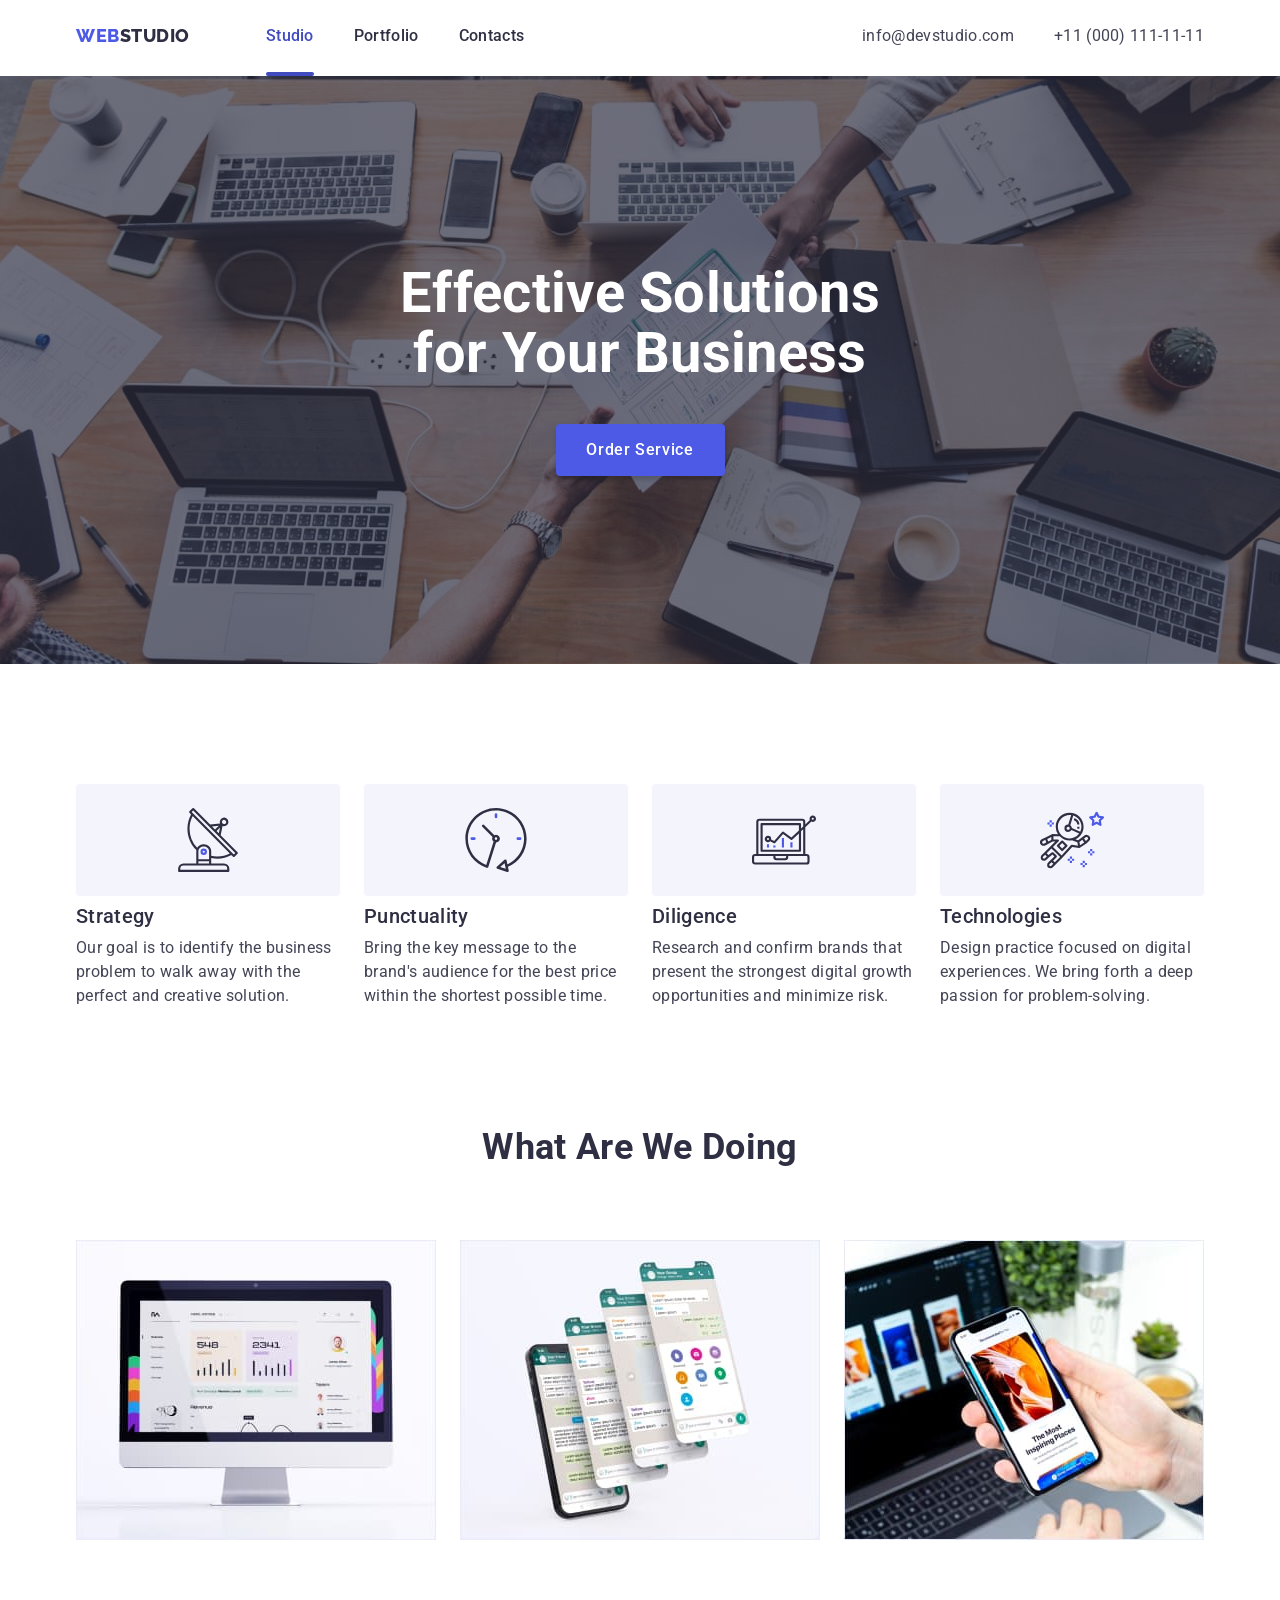
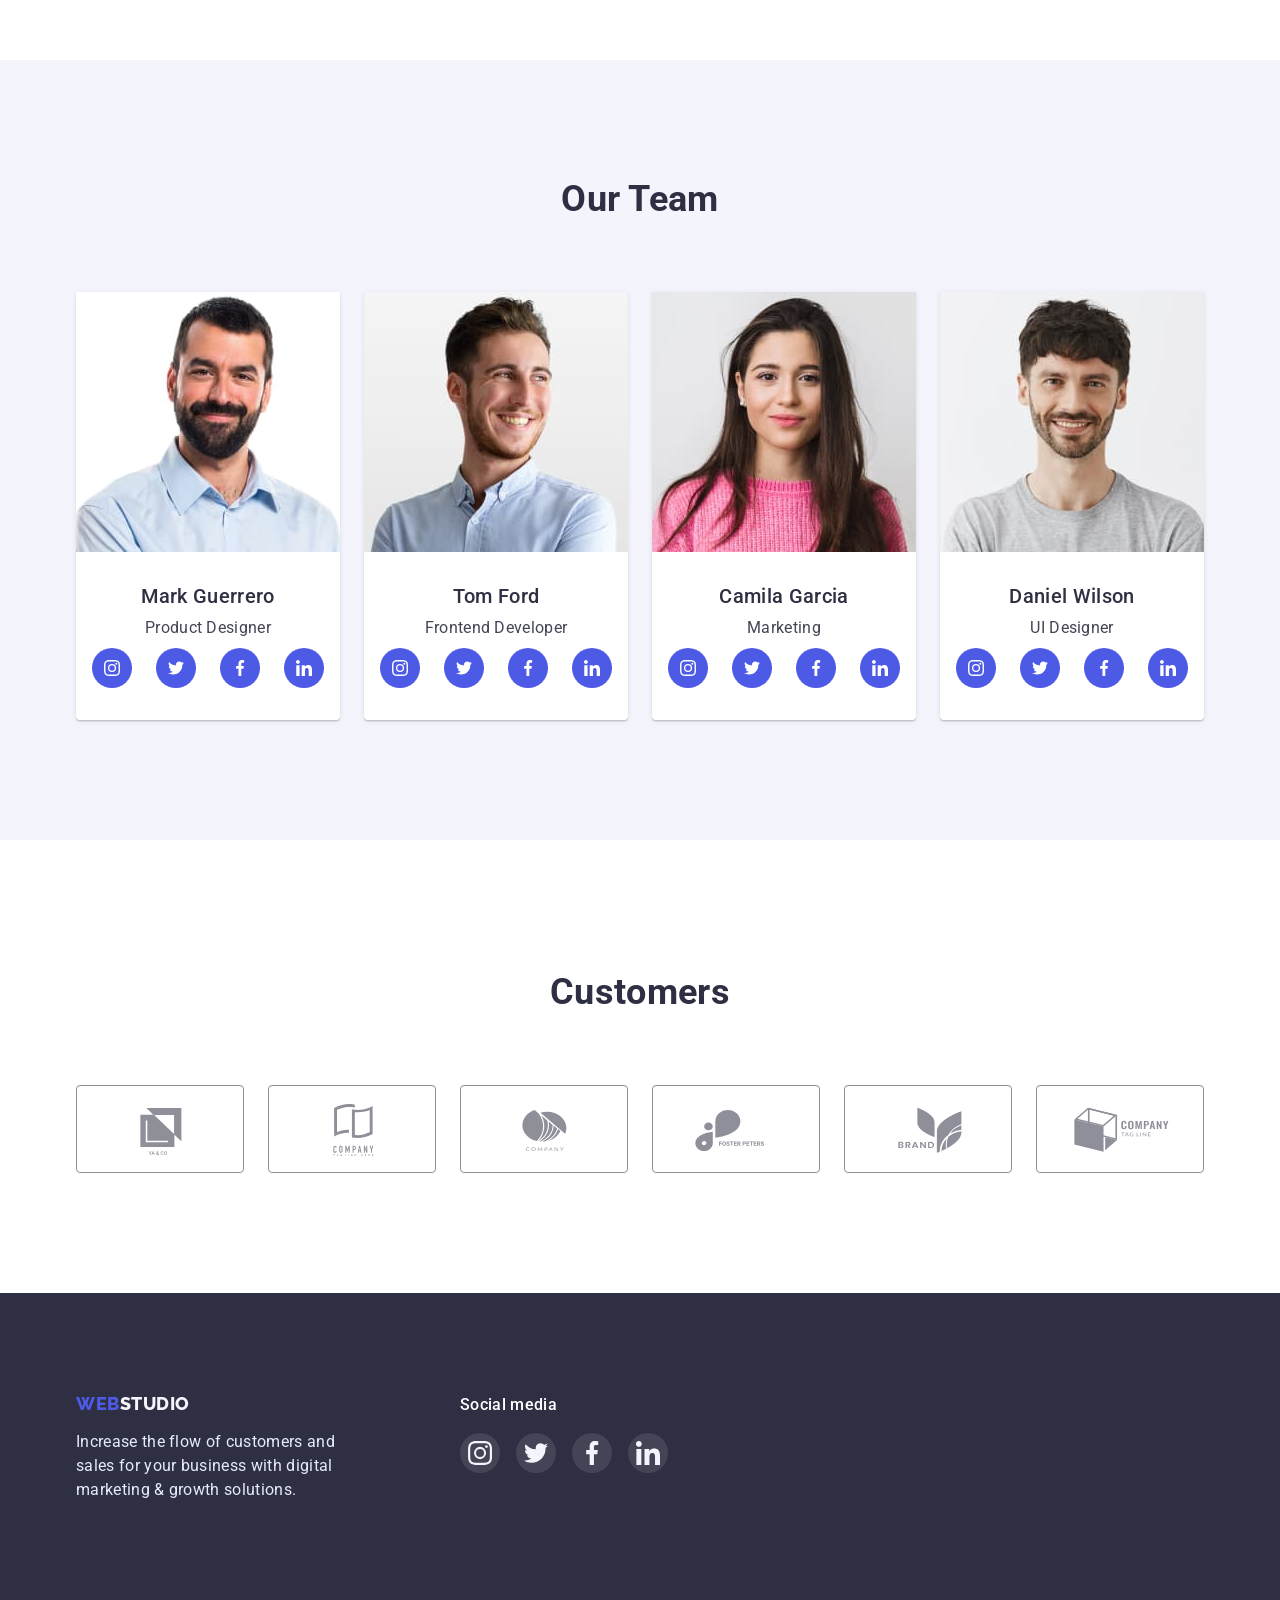
==== index.html @ ed70293a "add files from HW5" ====
<!DOCTYPE html>
<html lang="en">
  <head>
    <meta charset="UTF-8" />
    <meta http-equiv="X-UA-Compatible" content="IE=edge" />
    <meta name="viewport" content="width=device-width, initial-scale=1.0" />

    <title>WebStudio</title>
    <!--Fonts-->
    <link rel="preconnect" href="https://fonts.googleapis.com" />
    <link rel="preconnect" href="https://fonts.gstatic.com" crossorigin />
    <link
      href="https://fonts.googleapis.com/css2?family=Raleway:wght@800&family=Roboto:wght@400;500;700&display=swap"
      rel="stylesheet"
    />

    <!-- Normalize -->
    <link
      rel="stylesheet"
      href="https://cdnjs.cloudflare.com/ajax/libs/modern-normalize/1.1.0/modern-normalize.min.css"
      integrity="sha512-wpPYUAdjBVSE4KJnH1VR1HeZfpl1ub8YT/NKx4PuQ5NmX2tKuGu6U/JRp5y+Y8XG2tV+wKQpNHVUX03MfMFn9Q=="
      crossorigin="anonymous"
      referrerpolicy="no-referrer"
    />

    <!--CSS-file-->
    <link rel="stylesheet" href="./css/styles.css" />
  </head>

  <body>
    <header class="header-index">
      <div class="container header-container">
        <!--Navigation-->
        <nav class="header-navigation">
          <!--Logo-->
          <a class="header-logo link" href="./index.html">
            Web<span>Studio</span>
          </a>

          <ul class="header-list">
            <li class="header-item list">
              <a class="header-link link current-page" href="./index.html">
                Studio
              </a>
            </li>
            <li class="header-item list">
              <a class="header-link link" href="./portfolio.html">
                Portfolio
              </a>
            </li>
            <li class="header-item list">
              <a class="header-link link" href=""> Contacts </a>
            </li>
          </ul>
        </nav>

        <!--Phone and email-->
        <address class="header-address">
          <ul class="header-address-list">
            <li class="header-mail list">
              <a class="header-mail-link link" href="mailto:info@devstudio.com"
                >info@devstudio.com</a
              >
            </li>
            <li class="header-phone list">
              <a class="header-phone-link link" href="tel:+110001111111"
                >+11 (000) 111-11-11</a
              >
            </li>
          </ul>
        </address>
      </div>
    </header>

    <main class="main-index">
      <!--Section 1-->
      <section class="hero">
        <div class="container">
          <!--Main heading-->
          <h1 class="hero-title">Effective Solutions for Your Business</h1>
          <button class="hero-btn btn" type="button" data-modal-open>
            Order Service
          </button>
        </div>
      </section>
      <!--Main priorities  Section 2-->
      <section class="main-priorities section">
        <div class="container">
          <h2 class="visually-hidden">Products</h2>
          <ul class="priorities-list">
            <li class="priorities-item list">
              <div class="priorities-item-wrap">
                <svg class="priorities-item-icon" width="64" height="64">
                  <use href="./images/icons.svg#icon-antenna-1-1"></use>
                </svg>
              </div>
              <h3 class="priorities-subtitle subtitle">Strategy</h3>
              <p class="priorites-desc text-desc">
                Our goal is to identify the business problem to walk away with
                the perfect and creative solution.
              </p>
            </li>
            <li class="priorities-item list">
              <div class="priorities-item-wrap">
                <svg class="priorities-item-icon" width="64" height="64">
                  <use href="./images/icons.svg#icon-clock-1-1"></use>
                </svg>
              </div>
              <h3 class="priorities-subtitle subtitle">Punctuality</h3>
              <p class="priorites-desc text-desc">
                Bring the key message to the brand's audience for the best price
                within the shortest possible time.
              </p>
            </li>
            <li class="priorities-item list">
              <div class="priorities-item-wrap">
                <svg class="priorities-item-icon" width="64" height="64">
                  <use href="./images/icons.svg#icon-diagram-1-1"></use>
                </svg>
              </div>
              <h3 class="priorities-subtitle subtitle">Diligence</h3>
              <p class="priorites-desc text-desc">
                Research and confirm brands that present the strongest digital
                growth opportunities and minimize risk.
              </p>
            </li>
            <li class="priorities-item list">
              <div class="priorities-item-wrap">
                <svg class="priorities-item-icon" width="64" height="64">
                  <use href="./images/icons.svg#icon-astronaut-1-1"></use>
                </svg>
              </div>
              <h3 class="priorities-subtitle subtitle">Technologies</h3>
              <p class="priorites-desc text-desc">
                Design practice focused on digital experiences. We bring forth a
                deep passion for problem-solving.
              </p>
            </li>
          </ul>
        </div>
      </section>

      <!--What are we doing-->
      <!--Section 3-->
      <section class="main-results section">
        <div class="container">
          <h2 class="results-title title">What are we doing</h2>
          <ul class="results-list">
            <li class="results-item list">
              <img
                class="results-image"
                src="./images/resalt_of_work_1.jpg"
                alt="Resalt of our work"
                width="360"
              />
            </li>
            <li class="results-item list">
              <img
                class="results-image"
                src="./images/resalt_of_work_2.jpg"
                alt="Resalt of our work"
                width="360"
              />
            </li>
            <li class="results-item list">
              <img
                class="results-image"
                src="./images/resalt_of_work_3.jpg"
                alt="Resalt of our work"
                width="360"
              />
            </li>
          </ul>
        </div>
      </section>

      <!--Team-->
      <!--Section 4-->
      <section class="main-team section">
        <div class="container">
          <h2 class="team-title title">Our Team</h2>
          <ul class="team-list">
            <li class="team-item list">
              <img
                class="team-image"
                src="./images/team_card_1.jpg"
                alt="Our worker-bee)"
                width="264"
                height="260"
              />
              <div class="team-content">
                <h3 class="team-name subtitle">Mark Guerrero</h3>
                <p class="team-job text-desc">Product Designer</p>
                <ul class="team-icon-list list">
                  <li class="team-icon-item">
                    <a href="" class="team-icon-link link">
                      <svg class="team-soc-icon" width="16" height="16">
                        <use href="./images/icons.svg#icon-instagram-2-1"></use>
                      </svg>
                    </a>
                  </li>
                  <li class="team-icon-item">
                    <a href="" class="team-icon-link link">
                      <svg class="team-soc-icon" width="16" height="16">
                        <use href="./images/icons.svg#icon-twitter-1-1"></use>
                      </svg>
                    </a>
                  </li>
                  <li class="team-icon-item">
                    <a href="" class="team-icon-link link">
                      <svg class="team-soc-icon" width="16" height="16">
                        <use href="./images/icons.svg#icon-facebook-1-1"></use>
                      </svg>
                    </a>
                  </li>
                  <li class="team-icon-item">
                    <a href="" class="team-icon-link link">
                      <svg class="team-soc-icon" width="16" height="16">
                        <use href="./images/icons.svg#icon-linkedin-1-1"></use>
                      </svg>
                    </a>
                  </li>
                </ul>
              </div>
            </li>
            <li class="team-item list">
              <img
                class="team-image"
                src="./images/team_card_2.jpg"
                alt="Our worker-bee)"
                width="264"
                height="260"
              />
              <div class="team-content">
                <h3 class="team-name subtitle">Tom Ford</h3>
                <p class="team-job text-desc">Frontend Developer</p>
                <ul class="team-icon-list list">
                  <li class="team-icon-item">
                    <a href="" class="team-icon-link link">
                      <svg class="team-soc-icon" width="16" height="16">
                        <use href="./images/icons.svg#icon-instagram-2-1"></use>
                      </svg>
                    </a>
                  </li>
                  <li class="team-icon-item">
                    <a href="" class="team-icon-link link">
                      <svg class="team-soc-icon" width="16" height="16">
                        <use href="./images/icons.svg#icon-twitter-1-1"></use>
                      </svg>
                    </a>
                  </li>
                  <li class="team-icon-item">
                    <a href="" class="team-icon-link link">
                      <svg class="team-soc-icon" width="16" height="16">
                        <use href="./images/icons.svg#icon-facebook-1-1"></use>
                      </svg>
                    </a>
                  </li>
                  <li class="team-icon-item">
                    <a href="" class="team-icon-link link">
                      <svg class="team-soc-icon" width="16" height="16">
                        <use href="./images/icons.svg#icon-linkedin-1-1"></use>
                      </svg>
                    </a>
                  </li>
                </ul>
              </div>
            </li>
            <li class="team-item list">
              <img
                class="team-image"
                src="./images/team_card_3.jpg"
                alt="Our worker-bee)"
                width="264"
                height="260"
              />
              <div class="team-content">
                <h3 class="team-name subtitle">Camila Garcia</h3>
                <p class="team-job text-desc">Marketing</p>
                <ul class="team-icon-list list">
                  <li class="team-icon-item">
                    <a href="" class="team-icon-link link">
                      <svg class="team-soc-icon" width="16" height="16">
                        <use href="./images/icons.svg#icon-instagram-2-1"></use>
                      </svg>
                    </a>
                  </li>
                  <li class="team-icon-item">
                    <a href="" class="team-icon-link link">
                      <svg class="team-soc-icon" width="16" height="16">
                        <use href="./images/icons.svg#icon-twitter-1-1"></use>
                      </svg>
                    </a>
                  </li>
                  <li class="team-icon-item">
                    <a href="" class="team-icon-link link">
                      <svg class="team-soc-icon" width="16" height="16">
                        <use href="./images/icons.svg#icon-facebook-1-1"></use>
                      </svg>
                    </a>
                  </li>
                  <li class="team-icon-item">
                    <a href="" class="team-icon-link link">
                      <svg class="team-soc-icon" width="16" height="16">
                        <use href="./images/icons.svg#icon-linkedin-1-1"></use>
                      </svg>
                    </a>
                  </li>
                </ul>
              </div>
            </li>
            <li class="team-item list">
              <img
                class="team-image"
                src="./images/team_card_4.jpg"
                alt="Our worker-bee)"
                width="264"
                height="260"
              />
              <div class="team-content">
                <h3 class="team-name subtitle">Daniel Wilson</h3>
                <p class="team-job text-desc">UI Designer</p>
                <ul class="team-icon-list list">
                  <li class="team-icon-item">
                    <a href="" class="team-icon-link link">
                      <svg class="team-soc-icon" width="16" height="16">
                        <use href="./images/icons.svg#icon-instagram-2-1"></use>
                      </svg>
                    </a>
                  </li>
                  <li class="team-icon-item">
                    <a href="" class="team-icon-link link">
                      <svg class="team-soc-icon" width="16" height="16">
                        <use href="./images/icons.svg#icon-twitter-1-1"></use>
                      </svg>
                    </a>
                  </li>
                  <li class="team-icon-item">
                    <a href="" class="team-icon-link link">
                      <svg class="team-soc-icon" width="16" height="16">
                        <use href="./images/icons.svg#icon-facebook-1-1"></use>
                      </svg>
                    </a>
                  </li>
                  <li class="team-icon-item">
                    <a href="" class="team-icon-link link">
                      <svg class="team-soc-icon" width="16" height="16">
                        <use href="./images/icons.svg#icon-linkedin-1-1"></use>
                      </svg>
                    </a>
                  </li>
                </ul>
              </div>
            </li>
          </ul>
        </div>
      </section>

      <section class="main-customers">
        <div class="container">
          <h2 class="customers-title title">Customers</h2>
          <ul class="customers-list list">
            <li class="customers-item">
              <a href="" class="customers-link link">
                <svg class="customers-icon" width="104" height="56">
                  <use href="./images/icons.svg#icon-Logo-2-1"></use>
                </svg>
              </a>
            </li>
            <li class="customers-item">
              <a href="" class="customers-link link">
                <svg class="customers-icon" width="104" height="56">
                  <use href="./images/icons.svg#icon-Logo-3-1"></use>
                </svg>
              </a>
            </li>
            <li class="customers-item">
              <a href="" class="customers-link link">
                <svg class="customers-icon" width="104" height="56">
                  <use href="./images/icons.svg#icon-Logo-4-1"></use>
                </svg>
              </a>
            </li>
            <li class="customers-item">
              <a href="" class="customers-link link">
                <svg class="customers-icon" width="104" height="56">
                  <use href="./images/icons.svg#icon-Logo-5-1"></use>
                </svg>
              </a>
            </li>
            <li class="customers-item">
              <a href="" class="customers-link link">
                <svg class="customers-icon" width="104" height="56">
                  <use href="./images/icons.svg#icon-Logo-6-1"></use>
                </svg>
              </a>
            </li>
            <li class="customers-item">
              <a href="" class="customers-link link">
                <svg class="customers-icon" width="104" height="56">
                  <use href="./images/icons.svg#icon-Logo-7-1"></use>
                </svg>
              </a>
            </li>
          </ul>
        </div>
      </section>
    </main>

    <footer class="footer-index">
      <div class="container footer-wrapper">
        <div class="footer-text-wrap">
          <a class="footer-logo link" href="./index.html">
            Web<span>Studio</span>
          </a>
          <p class="footer-desc">
            Increase the flow of customers and sales for your business with
            digital marketing & growth solutions.
          </p>
        </div>
        <div class="footer-soc-wrap">
          <p class="footer-soc-title">Social media</p>
          <ul class="footer-soc-list list">
            <li class="footer-soc-item">
              <a href="" class="footer-soc-link link">
                <svg class="footer-soc-icon" width="24" height="24">
                  <use href="./images/icons.svg#icon-instagram-2-1"></use>
                </svg>
              </a>
            </li>
            <li class="footer-soc-item">
              <a href="" class="footer-soc-link link">
                <svg class="footer-soc-icon" width="24" height="24">
                  <use href="./images/icons.svg#icon-twitter-1-1"></use>
                </svg>
              </a>
            </li>
            <li class="footer-soc-item">
              <a href="" class="footer-soc-link link">
                <svg class="footer-soc-icon" width="24" height="24">
                  <use href="./images/icons.svg#icon-facebook-1-1"></use>
                </svg>
              </a>
            </li>
            <li class="footer-soc-item">
              <a href="" class="footer-soc-link link">
                <svg class="footer-soc-icon" width="24" height="24">
                  <use href="./images/icons.svg#icon-linkedin-1-1"></use>
                </svg>
              </a>
            </li>
          </ul>
        </div>
      </div>
    </footer>

    <div class="backdrop is-hidden" data-modal>
      <div class="modal">
        <button class="modal-btn-close btn" type="button" data-modal-close>
          <svg class="modal-close-icon" width="8" height="8">
            <use href="./images/icons.svg#icon-close-black-18dp-2-1-1"></use>
          </svg>
        </button>
      </div>
    </div>

    <script src="./js/modal.js"></script>
  </body>
</html>
---- css/styles.css ----
/* --------index.html styles--------- */

:root {
  --title-color: #2e2f42; /* title,button, logo, background */
  --accent-color: #404bbf; /* hover,focus */
  --button-logo-color: #4d5ae5; /* logo,btn text and background*/
  --text-desc-color: #434455; /* text and address*/
  --hero-back-color: #ffffff; /* hero's text, background and text(hover,focus)*/
  --back-logo-color: #f4f4fd; /* logo, btn(background -text and -color)*/
  --logo-border-color: #e7e9fc; /* logo-footer,btn border*/
  --customers-border-color: #8e8f99; /*customers border logo*/
  --footer-icon-activ-color: #31d0aa;
  --modal-windows-bgr-color: #fcfcfc;
  --title-hero-weight: 500;
  --gap_between_img: 24px;
  --time-duration: 250ms;
  --timing-function: cubic-bezier(0.4, 0, 0.2, 1);
}

body {
  font-family: "Roboto", sans-serif;
  font-size: 16px;
  line-height: 1.5;
  letter-spacing: 0.02em;
  color: var(--title-color);
}

.btn {
  font-family: inherit;
  font-weight: var(--title-hero-weight);
  font-size: inherit;
  line-height: inherit;
  letter-spacing: 0.04em;
  cursor: pointer;
  margin: 0;
  padding: 0;
}

.title {
  font-size: 36px;
  line-height: 1.11;
  text-transform: capitalize;
  text-align: center;
}

.subtitle {
  font-weight: var(--title-hero-weight);
  font-size: 20px;
  line-height: 1.2;
  text-align: center;
}

.text-desc {
  color: var(--text-desc-color);
  text-align: center;
}

.link {
  text-decoration: none;
}

.list {
  list-style-type: none;
}

h1,
h2,
h3 {
  margin: 0;
}

ul,
p {
  margin: 0;
  padding: 0;
}

img {
  display: block;
}

.container {
  width: 1158px;
  padding-left: 15px;
  padding-right: 15px;
  margin-right: auto;
  margin-left: auto;
}

.section {
  padding-top: 120px;
}

/* -----HEADER------------ */

/* .header-index {
} */

.header-container,
.header-portfolio-container {
  display: flex;
  align-items: center;
}

.header-navigation {
  display: flex;
  margin-right: auto;
}

.header-logo,
.footer-logo {
  font-family: "Raleway", sans-serif;
  font-weight: 800;
  font-size: 18px;
  letter-spacing: 0.03em;
  text-transform: uppercase;
  color: var(--button-logo-color);
}

.header-navigation > a {
  display: block;
}

.header-logo {
  line-height: 1.33;
  margin-right: 76px;
}

.header-logo > span {
  color: var(--title-color);
}

.header-list {
  margin: 0;
  display: flex;
  gap: 40px;
}
.header-item {
  display: flex;
  align-self: center;
  gap: var(--gap_between_img);
}

.header-mail-link,
.header-phone-link {
  display: inline-block;
}

.header-logo,
.header-link,
.header-mail-link,
.header-phone-link {
  padding-top: var(--gap_between_img);
  padding-bottom: 28px;
}

.header-link {
  display: flex;
  flex-direction: column;
  transition-property: color;
  transition-duration: var(--time-duration);
  transition-timing-function: var(--timing-function);
}

.header-item > .current-page {
  color: var(--accent-color);
  display: flex;
  padding-top: var(--gap_between_img);
  padding-bottom: 0;
  gap: var(--gap_between_img);
}

.header-item > .current-page::after {
  content: "";
  display: block;
  width: 100%;
  height: 4px;
  border-radius: 2px;
  background-color: currentColor;
}

.header-link,
.projects-subtitle {
  font-weight: var(--title-hero-weight);
  color: inherit;
}

/* .header-link {
} */

.header-link:hover,
.header-link:focus {
  color: var(--accent-color);
}

.header-address {
  font-style: normal;
}

.header-address-list {
  display: flex;
}

.header-mail {
  margin-right: 40px;
}

.header-mail-link,
.header-phone-link {
  color: var(--text-desc-color);
  transition-property: color;
  transition-duration: var(--time-duration);
  transition-timing-function: var(--timing-function);
}

/* .header-phone {
} */
/* .header-mail-link{
} */
/* .header-phone-link{
}  */

.header-mail-link:hover,
.header-phone-link:hover,
.header-mail-link:focus,
.header-phone-link:focus {
  color: var(--accent-color);
}

/* -----------HERO------------ */
.hero {
  /* background-color: var(--title-color); */
  background-image: linear-gradient(
      rgba(46, 47, 66, 0.7),
      rgba(46, 47, 66, 0.7)
    ),
    url(../images/people-in-office.jpg);
  background-repeat: no-repeat;
  background-size: cover cover;
  background-position: center;
  max-width: 1440px;
  margin: 0 auto;

  text-align: center;

  padding-top: 188px;
  padding-bottom: 188px;
}

.hero-title {
  font-size: 56px;
  line-height: 1.07;
  color: var(--hero-back-color);

  max-width: 494px;
  margin: 0 auto 40px auto;
}

.hero-btn {
  min-width: 169px;
  color: var(--hero-back-color);
  background: var(--button-logo-color);
  box-shadow: 0px 4px 4px rgba(0, 0, 0, 0.15);
  border-color: transparent;
  border-radius: 4px;
  padding: 12px 0;

  transition-property: background-color;
  transition-duration: var(--time-duration);
  transition-timing-function: var(--timing-function);
}

.hero-btn:hover,
.hero-btn:focus {
  background-color: var(--accent-color);
}

/* ---SECTION 2 index.html */

/* .main-index{
}*/
/* .main-priorities {
} */

.visually-hidden {
  position: absolute;
  white-space: nowrap;
  width: 1px;
  height: 1px;
  overflow: hidden;
  border: 0;
  padding: 0;
  clip: rect(0 0 0 0);
  clip-path: inset(50%);
  margin: -1px;
}

.priorities-list {
  display: flex;
  gap: var(--gap_between_img);
}
/* .priorities-item {
}  */

.priorities-item-wrap {
  min-height: 112px;
  display: flex;
  align-items: center;
  justify-content: center;
  background-color: var(--back-logo-color);
  border-radius: 4px;
}
/* .priorities-item-icon {
} */

.priorities-subtitle,
.projects-subtitle,
.team-name,
.team-job,
.priorities-item-wrap {
  margin-bottom: 8px;
}

.priorities-subtitle {
  text-align: left;
}
.priorites-desc {
  text-align: inherit;
  max-width: 264px;
}

/* ---SECTION 3 index.html */

.main-results,
.main-team {
  padding-bottom: 120px;
}

/* .main-results {
} */

.results-title,
.team-title {
  margin-bottom: 72px;
}

.results-list {
  display: flex;
  gap: var(--gap_between_img);
}
/* .results-item {
} */
/* .results-image{
}  */

/* ---SECTION 4 index.html */
.main-team {
  background-color: var(--back-logo-color);
}

/* .team-title {
} */

.team-list {
  display: flex;
  gap: var(--gap_between_img);
}

.team-item {
  width: calc((100% - 3 * var(--gap_between_img)) / 4);
  box-shadow: 0px 1px 6px rgba(46, 47, 66, 0.08),
    0px 1px 1px rgba(46, 47, 66, 0.16), 0px 2px 1px rgba(46, 47, 66, 0.08);
  border-radius: 0px 0px 4px 4px;
  background-color: var(--hero-back-color);
}

.project-desc {
  color: var(--text-desc-color);
}

/* .team-image {
} */

.team-content {
  padding: 32px 16px;
}

/* .team-name {
} */
/* .team-job {
} */

.team-icon-list {
  display: flex;
  justify-content: center;
  align-items: center;
  gap: 24px;
}

.team-icon-item {
  width: 40px;
  height: 40px;
}
.team-icon-link {
  width: 100%;
  height: 100%;
  background-color: var(--button-logo-color);
  border-radius: 50%;
  display: flex;
  justify-content: center;
  align-items: center;
  transition-property: background-color;
  transition-duration: var(--time-duration);
  transition-timing-function: var(--timing-function);
}

.team-soc-icon {
  fill: var(--hero-back-color);
}

.team-icon-link:is(:hover, :focus) {
  background-color: var(--accent-color);
}

/* ----------CUSTOMERS------------- */
.main-customers {
  padding: 133px 0 120px 0;
}

.customers-title {
  margin-bottom: 72px;
}

.customers-list {
  display: flex;
  gap: var(--gap_between_img);
}

.customers-item {
  width: calc((100% - 5 * (var(--gap_between_img))) / 6);
  height: 88px;
}
.customers-link {
  width: 100%;
  height: 100%;
  border: 1px solid var(--customers-border-color);
  border-radius: 4px;

  display: flex;
  justify-content: center;
  align-items: center;
  color: var(--customers-border-color);

  transition-property: border-color, color;
  transition-duration: var(--time-duration), var(--time-duration);
  transition-timing-function: var(--timing-function), var(--timing-function);
}

.customers-icon {
  fill: currentColor;
}

.customers-link:is(:hover, :focus) {
  border-color: var(--accent-color);
  color: var(--accent-color);
}

/* -------------FOOTER------------- */

.footer-index,
.footer-portfolio {
  background-color: var(--title-color);
  padding: 100px 0;
}

.footer-wrapper {
  display: flex;
  align-items: baseline;
  gap: 120px;
}
.footer-logo {
  display: inline-block;
  line-height: 1.17;
  margin-bottom: 16px;
}

.footer-logo > span {
  color: var(--back-logo-color);
}

.footer-desc {
  color: var(--logo-border-color);
  max-width: 264px;
}

/* .footer-soc-wrap {
} */
.footer-soc-title {
  font-weight: var(--title-hero-weight);
  color: var(--hero-back-color);
  margin-bottom: 16px;
}
.footer-soc-list {
  display: flex;
  gap: 16px;
}
.footer-soc-item {
  width: 40px;
  height: 40px;
}
.footer-soc-link {
  width: 100%;
  height: 100%;
  background-color: rgba(255, 255, 255, 0.1);
  color: var(--back-logo-color);
  border-radius: 50%;
  display: flex;
  justify-content: center;
  align-items: center;
  transition-property: background-color;
  transition-duration: var(--time-duration);
  transition-timing-function: var(--timing-function);
}
.footer-soc-icon {
  fill: currentColor;
}

.footer-soc-link:is(:hover, :focus) {
  background-color: var(--footer-icon-activ-color);
}

/*--------- Portfolio's styles *-------------/

/* ----SECTION WITH BUTTONS---------- */
.header-portfolio {
  border-bottom: 1px solid #e7e9fc;
}
/* .main-portfolio {
}*/
.main-portfolio-list {
  margin-bottom: 59px;
  display: flex;
  justify-content: center;
  gap: var(--gap_between_img);
}
/* .main-portfolio-item {
}  */

.main-portfolio-btn {
  text-align: center;
  color: var(--button-logo-color);

  background: var(--back-logo-color);
  border: 1px solid var(--logo-border-color);
  border-radius: 4px;

  padding: 12px var(--gap_between_img);

  transition-property: border-color, background-color, color, box-shadow;
  transition-duration: var(--time-duration), var(--time-duration),
    var(--time-duration), var(--time-duration);
  transition-timing-function: var(--timing-function), var(--timing-function),
    var(--timing-function), var(--timing-function);
}

.main-portfolio-btn:hover,
.main-portfolio-btn:focus {
  color: var(--hero-back-color);
  background-color: var(--accent-color);
  border-color: var(--accent-color);
  box-shadow: 0px 3px 1px rgba(0, 0, 0, 0.1), 0px 2px 1px rgba(0, 0, 0, 0.08),
    0px 2px 2px rgba(0, 0, 0, 0.12);
}

/* -----SECTION WITH PROJECTS */

.main-projects {
  padding-top: 109px;
  padding-bottom: 120px;
}
.projects-list {
  display: flex;
  flex-wrap: wrap;
  flex-basis: calc(100%-2 * 24px) / 3;
  gap: var(--gap_between_img);
}
/* .project-item {
} */
.projects-link {
  color: inherit;
  display: inline-block;
  transition-property: box-shadow;
  transition-duration: var(--time-duration);
  transition-timing-function: var(--timing-function);
}

.projects-link:is(:hover, :focus) {
  box-shadow: 0px 1px 6px rgba(46, 47, 66, 0.08),
    0px 1px 1px rgba(46, 47, 66, 0.16), 0px 2px 1px rgba(46, 47, 66, 0.08);
}
.image-text-wrap {
  position: relative;
  display: flex;
  overflow: hidden;
}

.text-wrap {
  position: absolute;
  height: 100%;
  padding: 40px 32px;
  background-color: var(--button-logo-color);
  transform: translateY(100%);
  transition-property: transform;
  transition-duration: var(--time-duration);
  transition-timing-function: var(--timing-function);
}

.project-text {
  color: var(--back-logo-color);
  overflow: auto;
}

.projects-link:is(:hover, :focus) .text-wrap {
  transform: translateY(0%);
}

.project-content {
  padding: 32px 0px;
  border: 1px solid #e7e9fc;
  border-top: none;
}

/* .projects-image {
}  */
/* .projects-subtitle {
} */
/* .project-desc {
} */

.projects-subtitle,
.project-desc {
  padding-left: 16px;
  text-align: left;
}

/* .footer-portfolio-wrapper{

} */

.backdrop {
  position: fixed;
  top: 0;
  width: 100%;
  height: 100%;
  background: rgba(46, 47, 66, 0.4);
  transition-property: opacity, visibility;
  transition-duration: var(--time-duration);
  transition-timing-function: var(--timing-function);
}

.is-hidden {
  opacity: 0;
  visibility: hidden;
  pointer-events: none;
}

.modal {
  position: absolute;
  top: 50%;
  left: 50%;
  transform: translate(-50%, -50%) scale(1);
  width: 408px;
  min-height: 576px;
  background-color: var(--modal-windows-bgr-color);
  padding: var(--gap_between_img);

  box-shadow: 0px 1px 1px rgba(0, 0, 0, 0.14), 0px 1px 3px rgba(0, 0, 0, 0.12),
    0px 2px 1px rgba(0, 0, 0, 0.2);
  border-radius: 4px;

  transition-property: transform;
  transition-duration: var(--time-duration);
  transition-timing-function: var(--timing-function);
}

.backdrop.is-hidden .modal {
  transform: translate(-50%, -50%) scale(0);
}

.modal-btn-close {
  display: flex;
  justify-content: center;
  align-items: center;

  margin-left: auto;
  width: var(--gap_between_img);
  height: var(--gap_between_img);

  background-color: #e7e9fc;
  color: #000;

  border: 1px solid rgba(0, 0, 0, 0.1);
  border-radius: 50%;

  transition-property: color, background-color, border-color;
  transition-duration: var(--time-duration), var(--time-duration),
    var(--time-duration);
  transition-timing-function: var(--timing-function), var(--timing-function),
    var(--timing-function);
}

.modal-close-icon {
  fill: currentColor;
}

.modal-btn-close:is(:hover, :focus) {
  color: var(--hero-back-color);
  background-color: var(--accent-color);
  border-color: var(--accent-color);
}
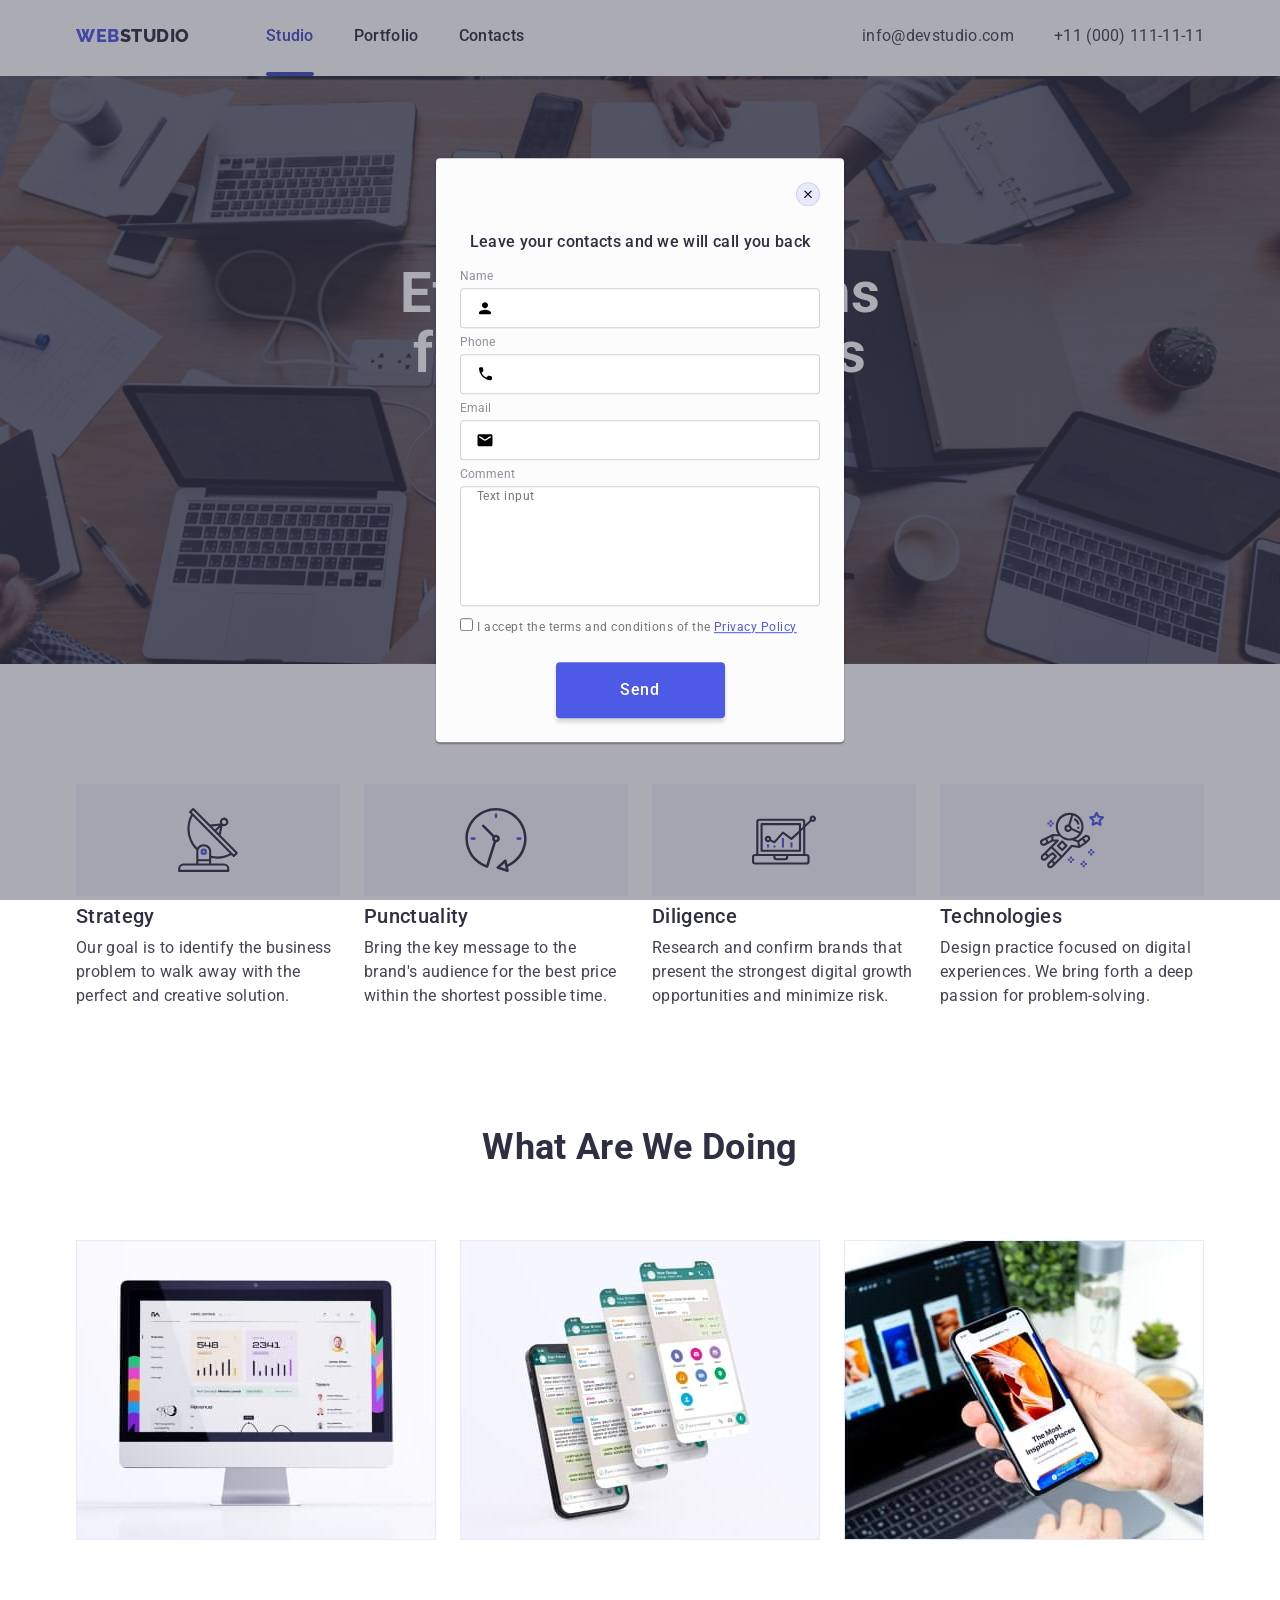
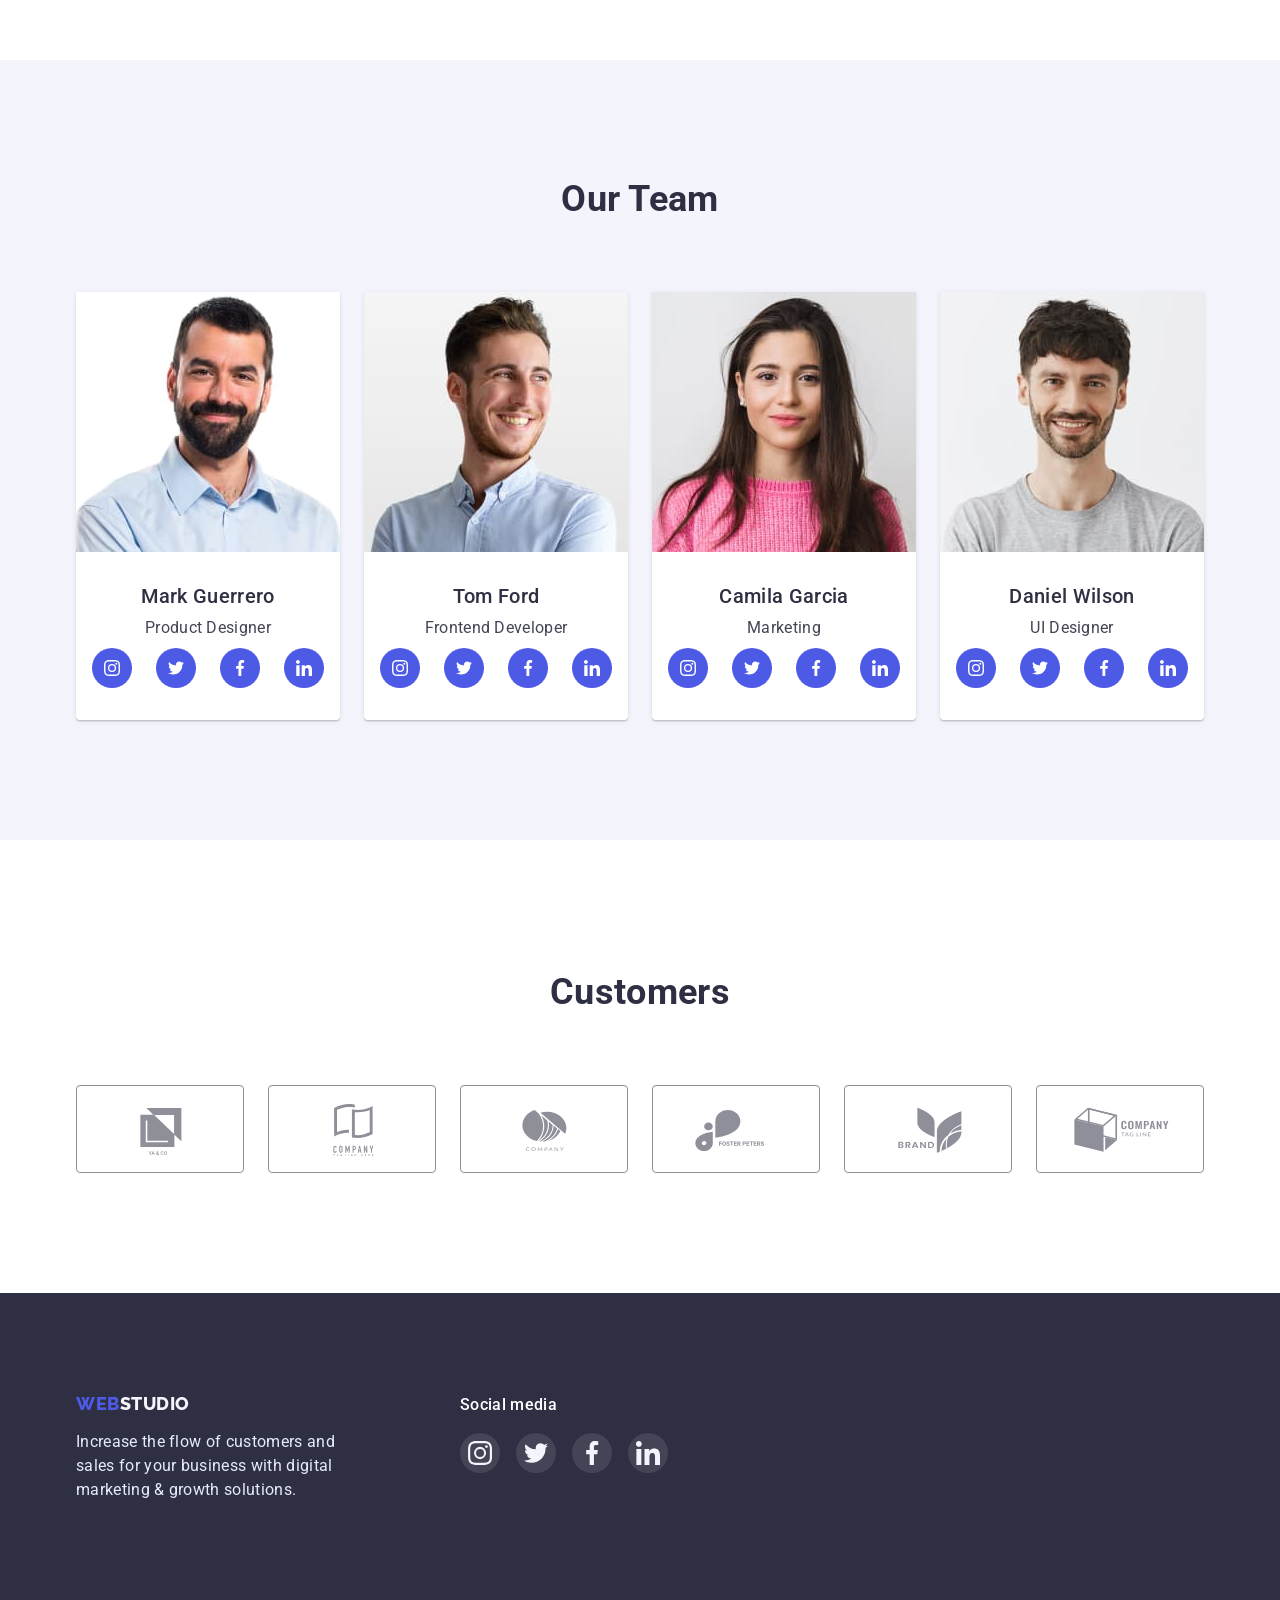
==== commit 12715c22: "add form into modal window" ====
--- a/index.html
+++ b/index.html
@@ -454,13 +454,87 @@
       </div>
     </footer>
 
-    <div class="backdrop is-hidden" data-modal>
+    <div class="backdrop" data-modal>
       <div class="modal">
         <button class="modal-btn-close btn" type="button" data-modal-close>
           <svg class="modal-close-icon" width="8" height="8">
             <use href="./images/icons.svg#icon-close-black-18dp-2-1-1"></use>
           </svg>
         </button>
+        <p class="modal-title">Leave your contacts and we will call you back</p>
+        <form action="" class="modal-form">
+          <div class="input-wrapper">
+            <label class="modal-label" for="user-name">Name</label>
+            <div class="input-wrap">
+              <input
+                class="input-user input-frame"
+                type="text"
+                name="user-name"
+                id="user-name"
+              />
+              <svg class="input-icon" width="18" height="24">
+                <use href="./images/icons.svg#icon-user"></use>
+              </svg>
+            </div>
+          </div>
+          <div class="input-wrapper">
+            <label class="modal-label" for="phone">Phone</label>
+            <div class="input-wrap">
+              <input
+                class="input-phone input-frame"
+                type="tel"
+                name="phone"
+                id="phone"
+              />
+              <svg class="input-icon" width="18" height="24">
+                <use href="./images/icons.svg#icon-phone"></use>
+              </svg>
+            </div>
+          </div>
+
+          <div class="input-wrapper">
+            <label class="modal-label" for="email">Email</label>
+            <div class="input-wrap">
+              <input
+                class="input-email input-frame"
+                type="email"
+                name="email"
+                id="email"
+              />
+              <svg class="input-icon" width="18" height="24">
+                <use href="./images/icons.svg#icon-email"></use>
+              </svg>
+            </div>
+          </div>
+
+          <div class="input-wrapper">
+            <label class="modal-label" for="modal-text">Comment</label>
+            <textarea
+              class="modal-comments input-frame"
+              name="modal-text"
+              id="modal-text"
+              rows="6"
+              placeholder="Text input"
+            ></textarea>
+          </div>
+
+          <div class="policy-wrap">
+            <input
+              class="policy-checkbox"
+              type="checkbox"
+              name="policy"
+              id="policy"
+              value="true"
+              required
+            />
+            <label class="checkbox-text" for="policy"
+              >I accept the terms and conditions of the
+              <a class="policy-link" href=""> Privacy Policy</a>
+            </label>
+          </div>
+
+          <button class="btn modal-submit-btn" type="submit">Send</button>
+        </form>
       </div>
     </div>
 
--- a/css/styles.css
+++ b/css/styles.css
@@ -11,6 +11,7 @@
   --customers-border-color: #8e8f99; /*customers border logo*/
   --footer-icon-activ-color: #31d0aa;
   --modal-windows-bgr-color: #fcfcfc;
+  --policy-text-color: #757575;
   --title-hero-weight: 500;
   --gap_between_img: 24px;
   --time-duration: 250ms;
@@ -707,6 +708,8 @@
     var(--time-duration);
   transition-timing-function: var(--timing-function), var(--timing-function),
     var(--timing-function);
+
+  margin-bottom: var(--gap_between_img);
 }
 
 .modal-close-icon {
@@ -718,3 +721,92 @@
   background-color: var(--accent-color);
   border-color: var(--accent-color);
 }
+
+.modal-title {
+  font-weight: 500;
+  text-align: center;
+  color: var(--title-color);
+  margin-bottom: 16px;
+}
+
+.modal-form {
+  display: flex;
+  flex-direction: column;
+  gap: 8px;
+}
+
+.input-wrapper {
+  display: flex;
+  flex-direction: column;
+  gap: 4px;
+}
+
+.modal-label {
+  font-size: 12px;
+  line-height: 1.16;
+  letter-spacing: 0.01em;
+  color: var(--customers-border-color);
+}
+
+.input-frame {
+  outline: none;
+  border: 1px solid rgba(33, 33, 33, 0.2);
+  border-radius: 4px;
+  width: 100%;
+  min-height: 40px;
+  padding-left: 38px;
+}
+.input-user {
+}
+
+.input-wrap {
+  position: relative;
+}
+
+.input-icon {
+  position: absolute;
+  left: 16px;
+  top: 50%;
+  transform: translateY(-50%);
+}
+
+.modal-comments {
+  resize: none;
+  width: 100%;
+  min-height: 120px;
+  padding-left: 16px;
+
+  font-size: 12px;
+  line-height: 1.33;
+  letter-spacing: 0.04em;
+  color: rgba(117, 117, 117, 0.5);
+}
+
+.policy-wrap {
+  width: 100%;
+}
+
+.checkbox-text {
+  padding-top: 8px;
+  font-size: 12px;
+  line-height: 1.33;
+  width: 100%;
+  letter-spacing: 0.04em;
+  color: var(--policy-text-color);
+}
+.policy-link {
+  color: var(--button-logo-color);
+}
+
+.modal-submit-btn {
+  display: inline-block;
+  margin: 16px auto auto;
+  min-width: 169px;
+  min-height: 56px;
+  padding: 16px 32px;
+  color: var(--hero-back-color);
+  background: var(--button-logo-color);
+  box-shadow: 0px 4px 4px rgba(0, 0, 0, 0.15);
+  border-radius: 4px;
+  border: transparent;
+}
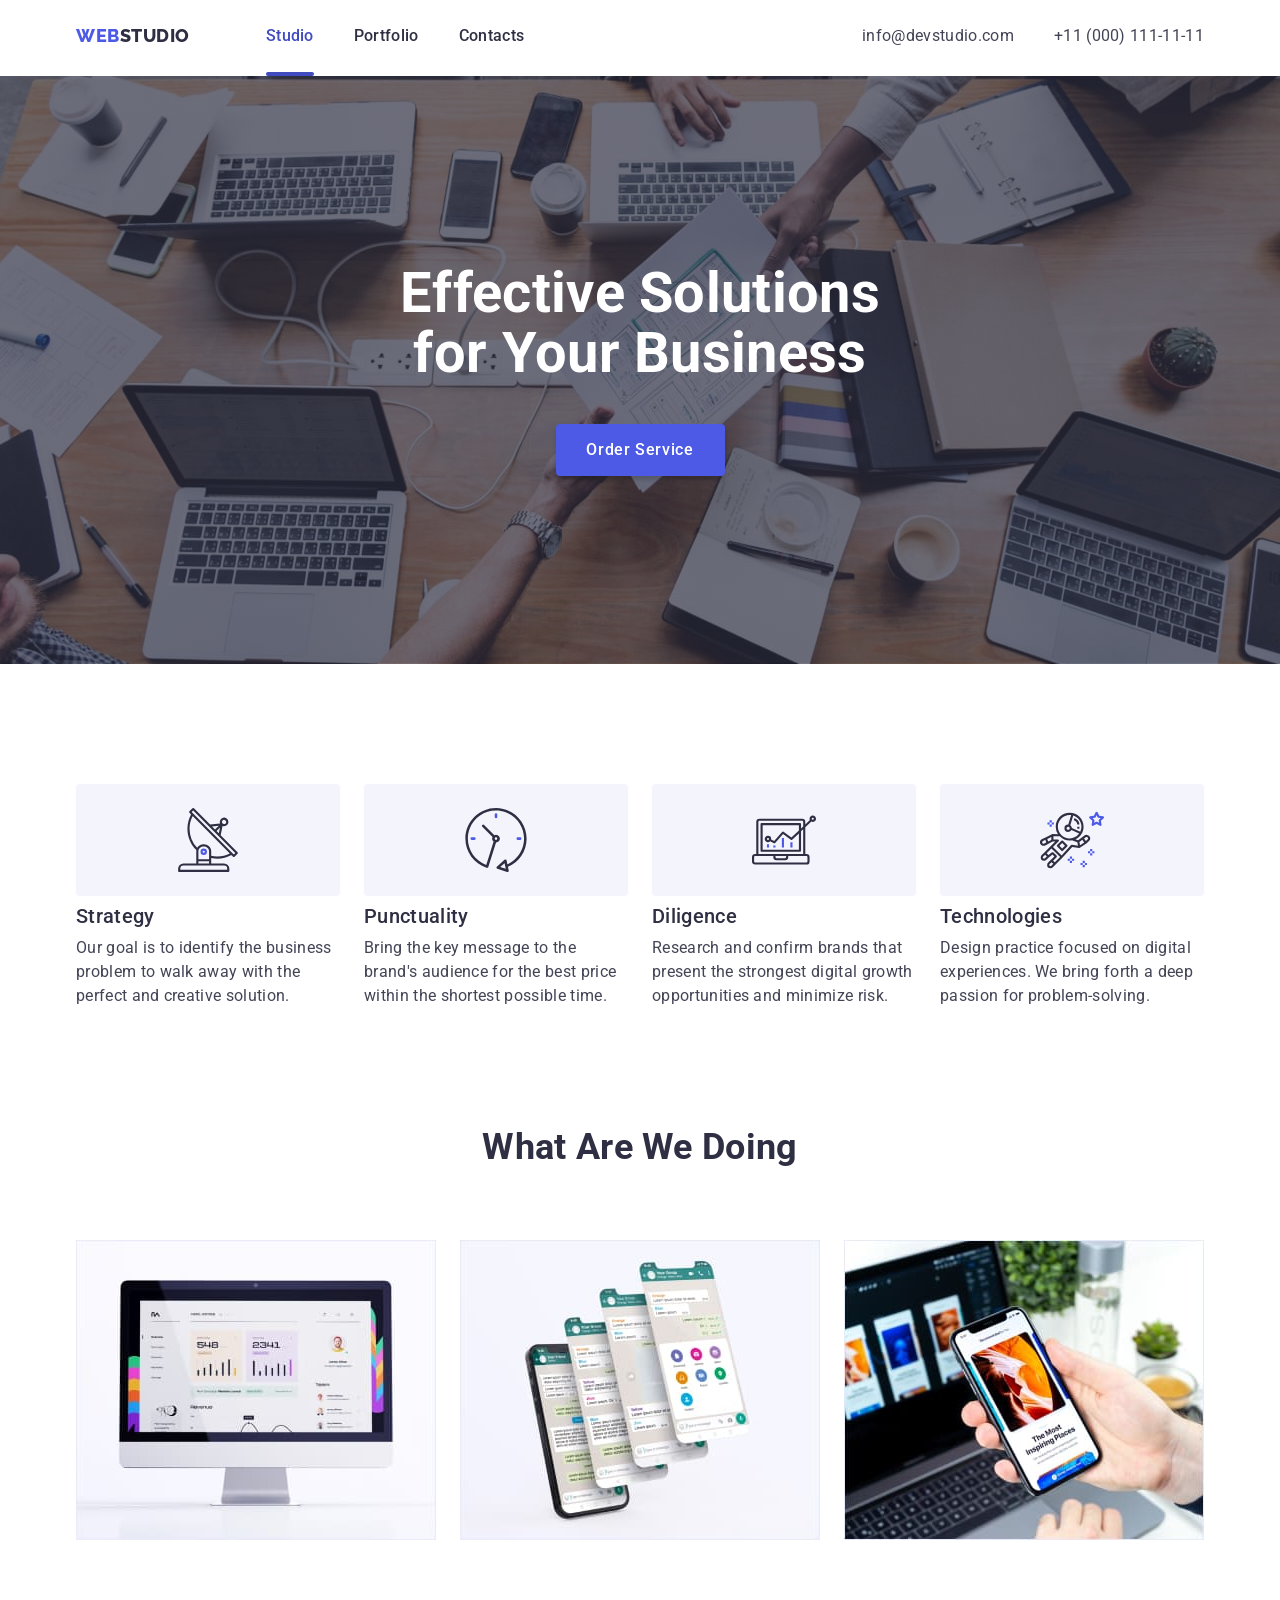
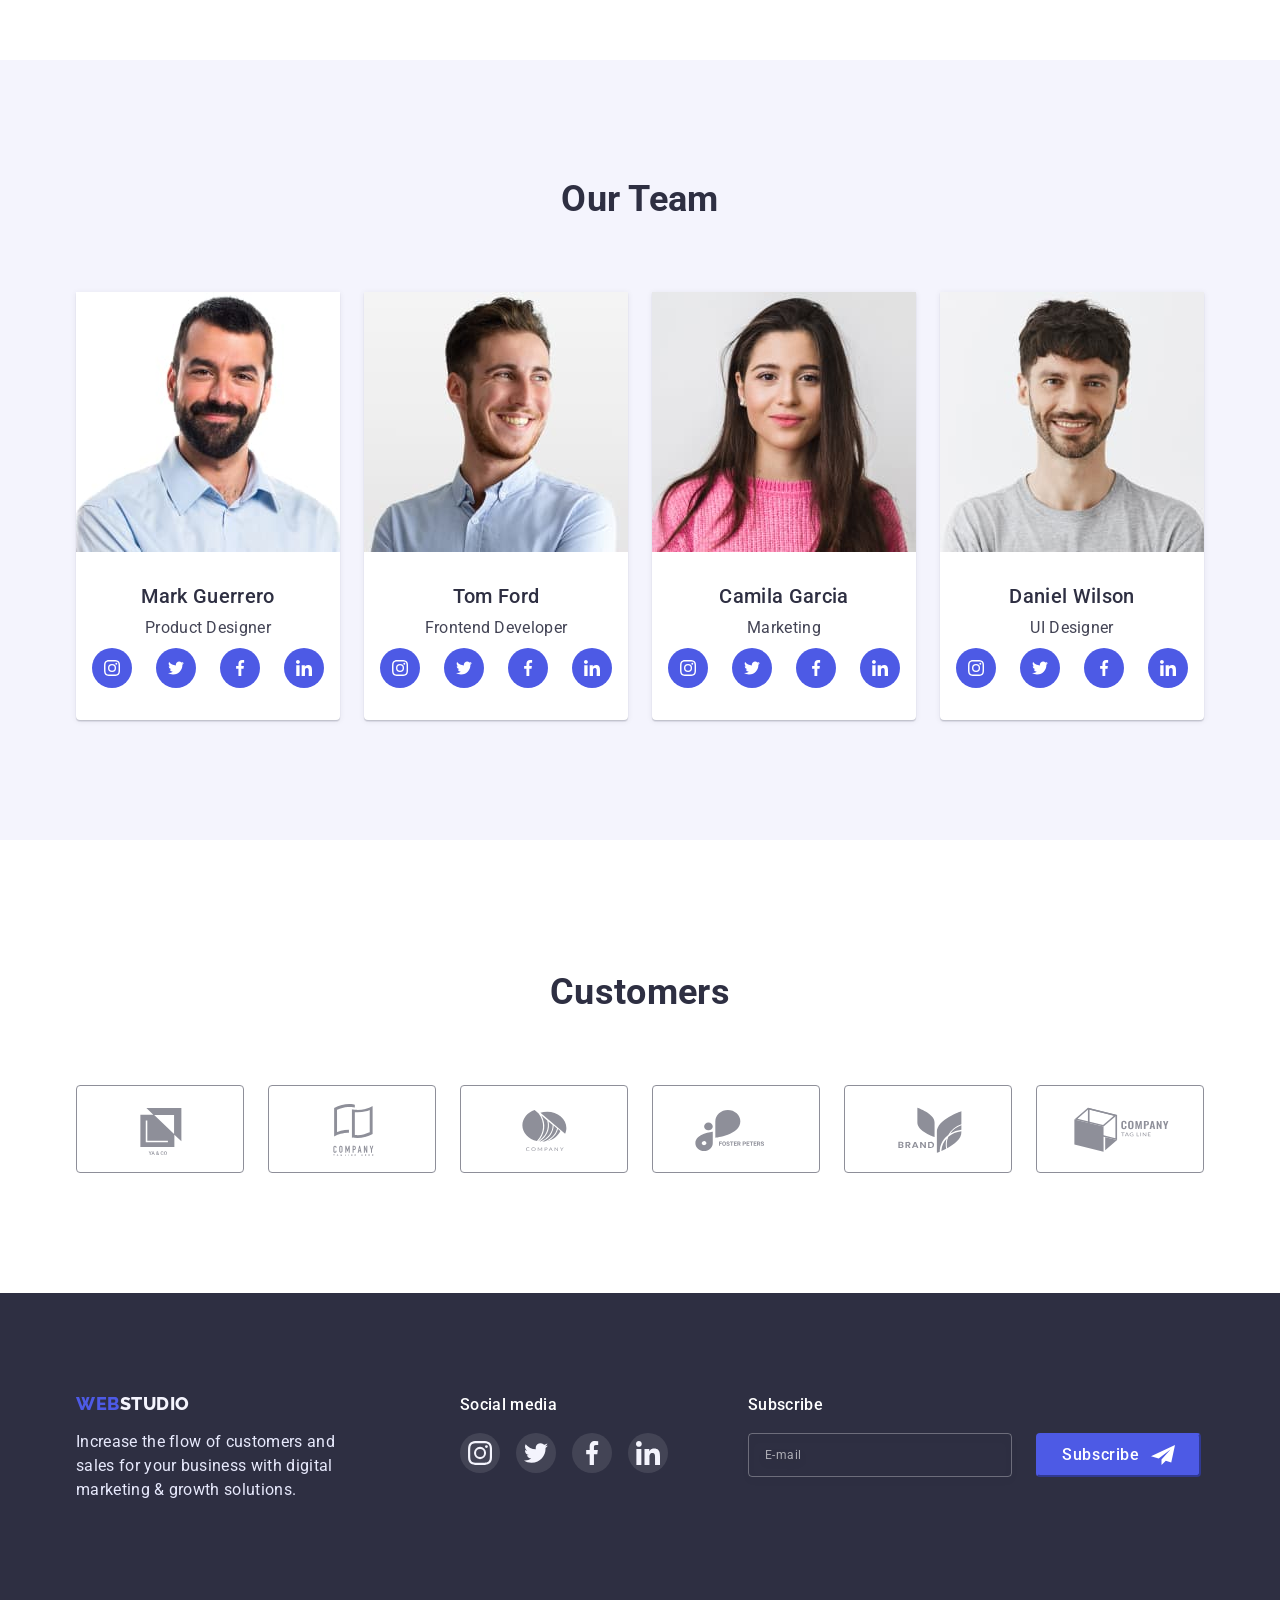
==== commit ab69d13a: "add subscribe into footer and update modal windows" ====
--- a/index.html
+++ b/index.html
@@ -451,10 +451,28 @@
             </li>
           </ul>
         </div>
+        <div class="subscribe-footer">
+          <p class="footer-soc-title">Subscribe</p>
+          <form action="#" class="footer-subscribe-form">
+            <input
+              class="footer-email-input"
+              type="email"
+              name="email"
+              placeholder="E-mail"
+              required
+            />
+            <button type="submit" class="subscribe-btn btn">
+              Subscribe
+              <svg class="send-btn-icon" width="24" height="24">
+                <use href="./images/icons.svg#icon-send"></use>
+              </svg>
+            </button>
+          </form>
+        </div>
       </div>
     </footer>
 
-    <div class="backdrop" data-modal>
+    <div class="backdrop is-hidden" data-modal>
       <div class="modal">
         <button class="modal-btn-close btn" type="button" data-modal-close>
           <svg class="modal-close-icon" width="8" height="8">
@@ -462,7 +480,7 @@
           </svg>
         </button>
         <p class="modal-title">Leave your contacts and we will call you back</p>
-        <form action="" class="modal-form">
+        <form action="#" class="modal-form">
           <div class="input-wrapper">
             <label class="modal-label" for="user-name">Name</label>
             <div class="input-wrap">
@@ -471,6 +489,10 @@
                 type="text"
                 name="user-name"
                 id="user-name"
+                required
+                minlength="2"
+                pattern="^[a-zA-Z]+$"
+                title="Username must be more than 2 symbols length and consists letters from a-z and A-Z"
               />
               <svg class="input-icon" width="18" height="24">
                 <use href="./images/icons.svg#icon-user"></use>
@@ -478,13 +500,14 @@
             </div>
           </div>
           <div class="input-wrapper">
-            <label class="modal-label" for="phone">Phone</label>
+            <label class="modal-label" for="user-phone">Phone</label>
             <div class="input-wrap">
               <input
                 class="input-phone input-frame"
                 type="tel"
-                name="phone"
-                id="phone"
+                name="user-phone"
+                id="user-phone"
+                required
               />
               <svg class="input-icon" width="18" height="24">
                 <use href="./images/icons.svg#icon-phone"></use>
@@ -493,13 +516,13 @@
           </div>
 
           <div class="input-wrapper">
-            <label class="modal-label" for="email">Email</label>
+            <label class="modal-label" for="user-email">Email</label>
             <div class="input-wrap">
               <input
                 class="input-email input-frame"
                 type="email"
-                name="email"
-                id="email"
+                name="user-email"
+                id="user-email"
               />
               <svg class="input-icon" width="18" height="24">
                 <use href="./images/icons.svg#icon-email"></use>
@@ -520,7 +543,7 @@
 
           <div class="policy-wrap">
             <input
-              class="policy-checkbox"
+              class="policy-checkbox visually-hidden"
               type="checkbox"
               name="policy"
               id="policy"
@@ -528,7 +551,12 @@
               required
             />
             <label class="checkbox-text" for="policy"
-              >I accept the terms and conditions of the
+              ><span>
+                <svg class="policy-tick-icon" width="10" height="8">
+                  <use href="./images/icons.svg#icon-tick"></use>
+                </svg>
+              </span>
+              I accept the terms and conditions of the
               <a class="policy-link" href=""> Privacy Policy</a>
             </label>
           </div>
--- a/css/styles.css
+++ b/css/styles.css
@@ -477,7 +477,11 @@
 .footer-wrapper {
   display: flex;
   align-items: baseline;
-  gap: 120px;
+}
+
+.footer-text-wrap,
+.footer-portfolio-wrapper {
+  margin-right: 120px;
 }
 .footer-logo {
   display: inline-block;
@@ -494,8 +498,9 @@
   max-width: 264px;
 }
 
-/* .footer-soc-wrap {
-} */
+.footer-soc-wrap {
+  margin-right: 80px;
+}
 .footer-soc-title {
   font-weight: var(--title-hero-weight);
   color: var(--hero-back-color);
@@ -528,6 +533,63 @@
 
 .footer-soc-link:is(:hover, :focus) {
   background-color: var(--footer-icon-activ-color);
+}
+
+.footer-subscribe-form {
+  display: flex;
+  gap: var(--gap_between_img);
+}
+.footer-email-input {
+  outline: none;
+  background-color: transparent;
+  border: 1px solid rgba(255, 255, 255, 0.3);
+  filter: drop-shadow(0px 4px 4px rgba(0, 0, 0, 0.15));
+  border-radius: 4px;
+  min-width: 264px;
+  min-height: 40px;
+  padding: 8px 16px;
+  color: var(--hero-back-color);
+  font-size: 12px;
+  line-height: 2;
+  letter-spacing: 0.04em;
+  margin: 0;
+}
+
+.footer-email-input::placeholder {
+  color: rgba(255, 255, 255, 0.6);
+}
+
+.footer-email-input:is(:hover, :focus) {
+  border-color: var(--accent-color);
+}
+
+.subscribe-btn {
+  min-width: 165px;
+  min-height: 40px;
+  background-color: var(--button-logo-color);
+  border-color: var(--button-logo-color);
+  border-radius: 4px;
+  color: var(--hero-back-color);
+  font-weight: 500;
+  font-size: 16px;
+  padding: 8px 24px;
+
+  display: flex;
+  align-items: center;
+  justify-content: space-between;
+
+  transition-property: background-color, border-color;
+  transition-duration: var(--time-duration), var(--time-duration);
+  transition-timing-function: var(--timing-function), var(--timing-function);
+}
+
+.send-btn-icon {
+  fill: currentColor;
+}
+
+.subscribe-btn:is(:hover, :focus) {
+  background-color: var(--accent-color);
+  border-color: var(--accent-color);
 }
 
 /*--------- Portfolio's styles *-------------/
@@ -748,6 +810,10 @@
   color: var(--customers-border-color);
 }
 
+.input-wrap {
+  position: relative;
+}
+
 .input-frame {
   outline: none;
   border: 1px solid rgba(33, 33, 33, 0.2);
@@ -755,12 +821,13 @@
   width: 100%;
   min-height: 40px;
   padding-left: 38px;
-}
+  color: var(--title-color);
+  transition-property: border-color;
+  transition-duration: var(--time-duration);
+  transition-timing-function: var(--timing-function);
+}
+
 .input-user {
-}
-
-.input-wrap {
-  position: relative;
 }
 
 .input-icon {
@@ -768,26 +835,37 @@
   left: 16px;
   top: 50%;
   transform: translateY(-50%);
+  transition-property: fill;
+  transition-duration: var(--time-duration);
+  transition-timing-function: var(--timing-function);
 }
 
 .modal-comments {
   resize: none;
   width: 100%;
   min-height: 120px;
-  padding-left: 16px;
+  padding: 8px 16px;
 
   font-size: 12px;
   line-height: 1.33;
   letter-spacing: 0.04em;
+  color: var(--title-color);
+}
+
+.modal-comments::placeholder {
   color: rgba(117, 117, 117, 0.5);
 }
 
 .policy-wrap {
   width: 100%;
+  display: flex;
+  justify-content: baseline;
+  padding-top: 8px;
 }
 
 .checkbox-text {
-  padding-top: 8px;
+  position: relative;
+  padding-left: 24px;
   font-size: 12px;
   line-height: 1.33;
   width: 100%;
@@ -809,4 +887,51 @@
   box-shadow: 0px 4px 4px rgba(0, 0, 0, 0.15);
   border-radius: 4px;
   border: transparent;
-}
+  transition-property: background-color, border-color;
+  transition-duration: var(--time-duration), var(--time-duration);
+  transition-timing-function: var(--timing-function), var(--timing-function);
+}
+
+.modal-submit-btn:is(:hover, :focus) {
+  background-color: var(--accent-color);
+  border-color: var(--accent-color);
+}
+
+.input-frame:is(:hover, :focus) + .input-icon,
+.input-icon:is(:hover, :focus) {
+  fill: var(--button-logo-color);
+}
+
+.input-frame:focus {
+  border-color: var(--button-logo-color);
+}
+
+.checkbox-text span {
+  position: absolute;
+  left: 0;
+  top: 0;
+  display: flex;
+  justify-content: center;
+  align-items: center;
+  min-width: 16px;
+  min-height: 16px;
+  border: 1.25px solid #2e2f42;
+  border-radius: 2px;
+  color: transparent;
+  background-color: transparent;
+  transition-property: color, background-color, border-color;
+  transition-duration: var(--time-duration), var(--time-duration),
+    var(--time-duration);
+  transition-timing-function: var(--timing-function), var(--timing-function),
+    var(--timing-function);
+}
+
+.policy-tick-icon {
+  fill: currentColor;
+}
+
+.policy-checkbox:checked + .checkbox-text span {
+  color: var(--back-logo-color);
+  background-color: var(--accent-color);
+  border-color: var(--accent-color);
+}
